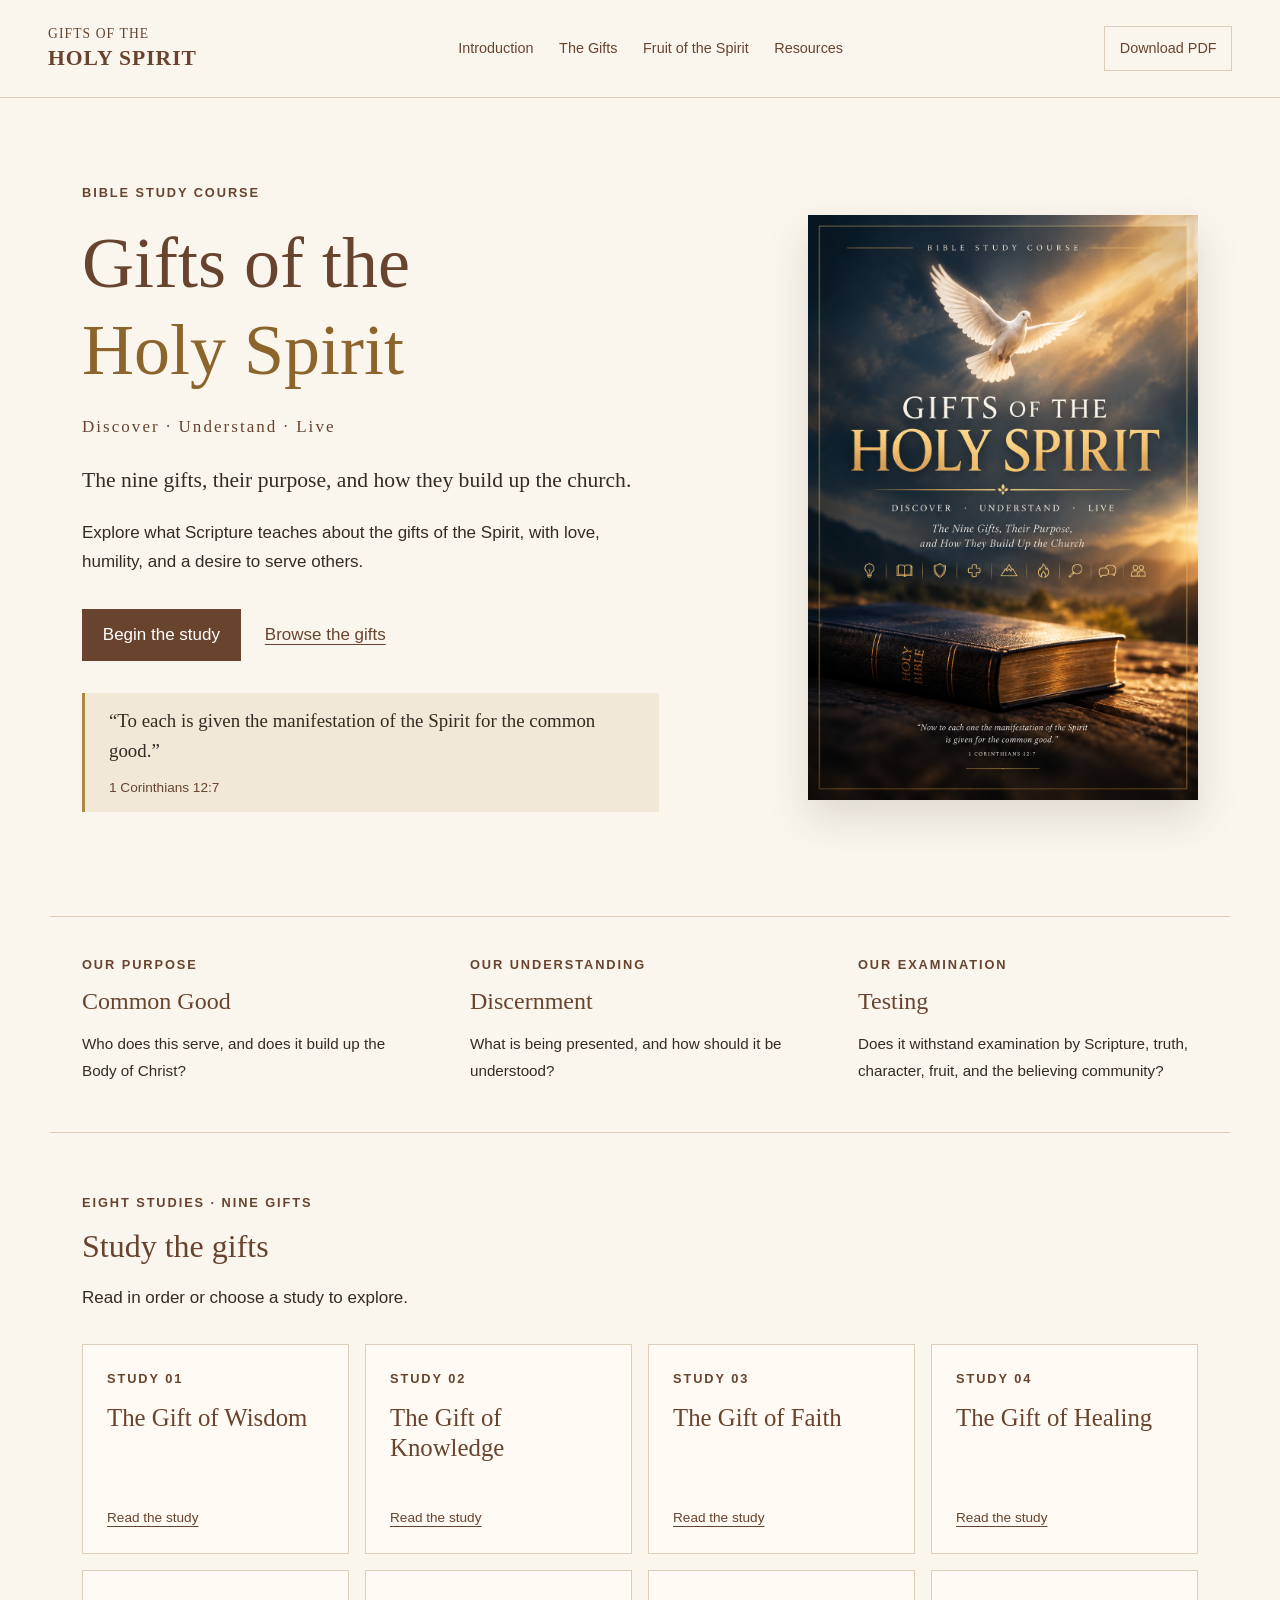
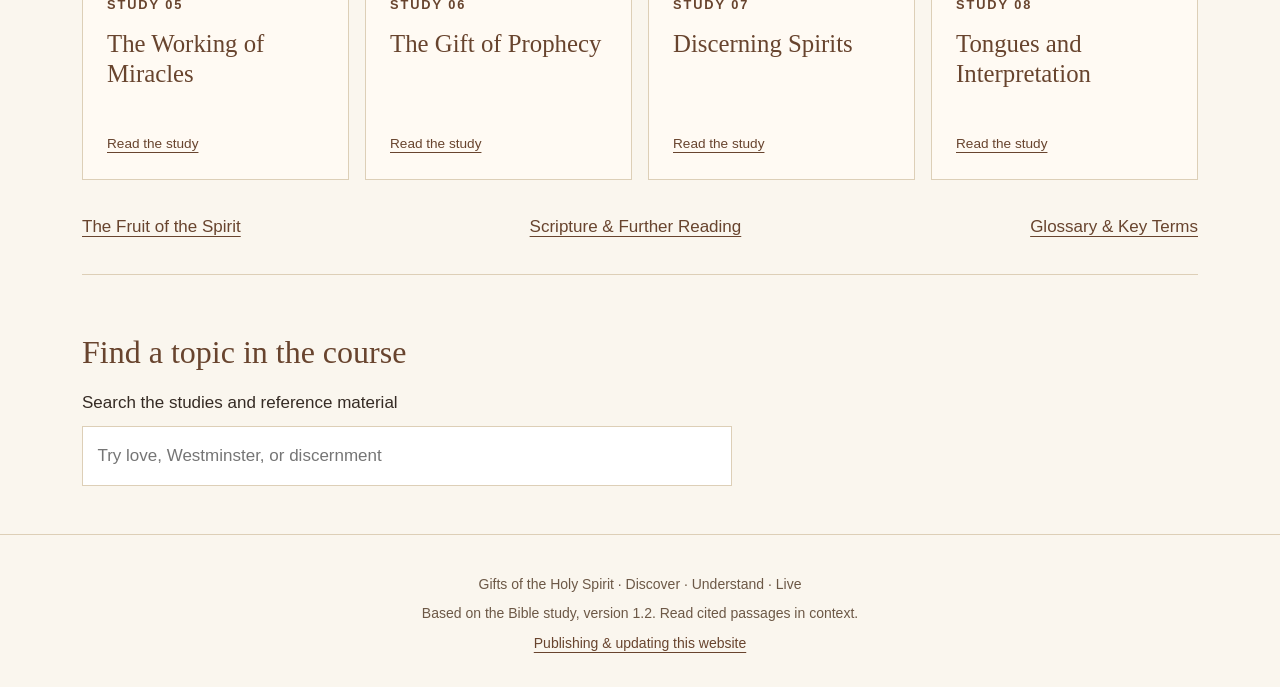
==== index.html @ b9bb838a "Add files via upload" ====
<!doctype html><html lang="en"><head><meta charset="utf-8"><meta name="viewport" content="width=device-width, initial-scale=1"><title>Discover · Understand · Live | Gifts of the Holy Spirit</title><meta name="description" content="A Bible study on spiritual gifts, Scripture, discernment, and service for the common good."><link rel="icon" href="assets/favicon.svg"><link rel="stylesheet" href="assets/style.css"><script src="assets/app.js" defer></script></head><body><a class="skip" href="#main">Skip to content</a><header><a class="brand" href="index.html">GIFTS OF THE<br><strong>HOLY SPIRIT</strong></a><nav aria-label="Main navigation"><a href="introduction.html">Introduction</a><a href="index.html#studies">The Gifts</a><a href="fruit.html">Fruit of the Spirit</a><a href="resources.html">Resources</a></nav><a class="download" href="gifts-of-the-holy-spirit.pdf" download>Download PDF</a></header><main id="main"><section class="hero"><div><p class="eyebrow">BIBLE STUDY COURSE</p><h1>Gifts of the<br><em>Holy Spirit</em></h1><p class="tagline">Discover · Understand · Live</p><p class="lead">The nine gifts, their purpose, and how they build up the church.</p><p>Explore what Scripture teaches about the gifts of the Spirit, with love, humility, and a desire to serve others.</p><div class="actions"><a class="button" href="introduction.html">Begin the study</a><a href="#studies">Browse the gifts</a></div><blockquote>“To each is given the manifestation of the Spirit for the common good.”<cite>1 Corinthians 12:7</cite></blockquote></div><img src="assets/cover.png" alt="Original Gifts of the Holy Spirit Bible study cover, showing a dove in golden light above an open Bible"></section><section class="principles"><div><span class="eyebrow">OUR PURPOSE</span><h2>Common Good</h2><p>Who does this serve, and does it build up the Body of Christ?</p></div><div><span class="eyebrow">OUR UNDERSTANDING</span><h2>Discernment</h2><p>What is being presented, and how should it be understood?</p></div><div><span class="eyebrow">OUR EXAMINATION</span><h2>Testing</h2><p>Does it withstand examination by Scripture, truth, character, fruit, and the believing community?</p></div></section><section class="course" id="studies"><p class="eyebrow">EIGHT STUDIES · NINE GIFTS</p><h2>Study the gifts</h2><p>Read in order or choose a study to explore.</p><div class="cards"><a class="study-card" href="wisdom.html"><span class="eyebrow">STUDY 01</span><h3>The Gift of Wisdom</h3><span>Read the study</span></a><a class="study-card" href="knowledge.html"><span class="eyebrow">STUDY 02</span><h3>The Gift of Knowledge</h3><span>Read the study</span></a><a class="study-card" href="faith.html"><span class="eyebrow">STUDY 03</span><h3>The Gift of Faith</h3><span>Read the study</span></a><a class="study-card" href="healing.html"><span class="eyebrow">STUDY 04</span><h3>The Gift of Healing</h3><span>Read the study</span></a><a class="study-card" href="miracles.html"><span class="eyebrow">STUDY 05</span><h3>The Working of Miracles</h3><span>Read the study</span></a><a class="study-card" href="prophecy.html"><span class="eyebrow">STUDY 06</span><h3>The Gift of Prophecy</h3><span>Read the study</span></a><a class="study-card" href="discernment.html"><span class="eyebrow">STUDY 07</span><h3>Discerning Spirits</h3><span>Read the study</span></a><a class="study-card" href="tongues.html"><span class="eyebrow">STUDY 08</span><h3>Tongues and Interpretation</h3><span>Read the study</span></a></div><div class="reference-links"><a href="fruit.html">The Fruit of the Spirit</a><a href="resources.html">Scripture & Further Reading</a><a href="glossary.html">Glossary & Key Terms</a></div></section><section class="search-section"><h2>Find a topic in the course</h2><label for="search">Search the studies and reference material</label><input id="search" type="search" placeholder="Try love, Westminster, or discernment"><div id="results" aria-live="polite"></div><noscript>Use the course contents above to browse the studies.</noscript></section></main><script src="assets/search-index.js"></script><footer><p>Gifts of the Holy Spirit · Discover · Understand · Live</p><p>Based on the Bible study, version 1.2. Read cited passages in context.</p><a href="publishing.html">Publishing & updating this website</a></footer></body></html>
---- assets/style.css ----
:root{--paper:#faf6ee;--ink:#352b24;--brown:#68442e;--gold:#ae8745;--line:#ddcfb7;--soft:#eee4d2}*{box-sizing:border-box}html{scroll-behavior:smooth;scroll-padding-top:2rem}body{margin:0;background:var(--paper);color:var(--ink);font:1.0625rem/1.75 Arial,Helvetica,sans-serif}a{color:var(--brown);text-underline-offset:4px}a:hover{color:#875e26}a:focus-visible,button:focus-visible,input:focus-visible,summary:focus-visible{outline:3px solid #957030;outline-offset:4px}.skip{position:absolute;top:-100px;background:white;padding:1rem;z-index:20}.skip:focus{top:0}header{max-width:1280px;margin:auto;padding:1.5rem 3rem;display:flex;align-items:center;gap:2rem;border-bottom:1px solid var(--line)}.brand{font-family:Georgia,serif;font-size:.85rem;line-height:1.4;letter-spacing:.08em;text-decoration:none;white-space:nowrap}.brand strong{font-size:1.35rem;letter-spacing:.045em}header nav{display:flex;gap:1.6rem;flex:1;justify-content:center;font-size:.9rem}header nav a{text-decoration:none}.download{font-size:.9rem;border:1px solid var(--line);padding:.55rem .9rem;text-decoration:none}.hero{max-width:1180px;padding:4.5rem 2rem;margin:auto;display:grid;grid-template-columns:1.3fr 1fr;gap:6rem;align-items:center}.hero>img{width:100%;max-width:390px;justify-self:end;box-shadow:0 18px 40px #382a1b25}.eyebrow{font-size:.8rem;letter-spacing:.15em;font-weight:bold;color:var(--brown);line-height:1.6}h1,h2,h3{font-family:Georgia,'Times New Roman',serif;font-weight:normal;color:var(--brown);line-height:1.22}h1{font-size:3.5rem;margin:1rem 0}h1 em{font-style:normal;color:#8c652d}h2{font-size:2rem;margin:2.8rem 0 1rem}h3{font-size:1.55rem}.hero h1{font-size:4.5rem}.tagline{letter-spacing:.12em;color:var(--brown);font-family:Georgia,serif}.lead{font-size:1.35rem;font-family:Georgia,serif;line-height:1.5}.actions{display:flex;align-items:center;gap:1.5rem;margin:2rem 0}.button{display:inline-block;background:var(--brown);color:#fff;padding:.7rem 1.3rem;text-decoration:none}.button:hover{background:#4f3222;color:white}blockquote{border-left:3px solid var(--gold);padding:.8rem 1.5rem;margin:2rem 0;background:#f1e8d8;font-family:Georgia,serif;font-size:1.18rem;line-height:1.6}cite{display:block;font: .85rem/1.6 Arial,sans-serif;margin-top:.7rem;color:var(--brown)}.principles{max-width:1180px;margin:auto;display:grid;grid-template-columns:repeat(3,1fr);border-top:1px solid var(--line);border-bottom:1px solid var(--line);padding:2rem;gap:3rem}.principles h2{font-size:1.5rem;margin:.5rem 0}.principles p{font-size:.95rem}.course,.search-section{max-width:1180px;padding:3rem 2rem;margin:auto}.course h2,.search-section h2{margin:.6rem 0 1rem}.cards{display:grid;grid-template-columns:repeat(4,1fr);gap:1rem;margin-top:2rem}.study-card{border:1px solid var(--line);padding:1.5rem;text-decoration:none;display:flex;flex-direction:column;background:#fffaf3;min-height:210px;transition:background .15s}.study-card:hover{background:var(--soft)}.study-card h3{flex:1;margin:.8rem 0 1.5rem}.study-card>span:last-child{font-size:.85rem;text-decoration:underline}.reference-links{display:flex;justify-content:space-between;gap:1rem;margin-top:2rem;border-bottom:1px solid var(--line);padding-bottom:2rem}.search-section{padding-top:0}.search-section label{display:block;margin-bottom:.5rem}input{width:100%;max-width:650px;background:#fff;border:1px solid var(--line);padding:.9rem;font:inherit;color:var(--ink)}#results a{display:block;padding:.8rem 0;border-bottom:1px solid var(--line)}#results small{display:block;color:var(--ink);font-size:.9rem}.reader{max-width:1240px;margin:0 auto;display:grid;grid-template-columns:265px minmax(0,1fr);gap:3rem;padding:3rem 2rem 5rem}.reader aside{font-size:.875rem;align-self:start;position:sticky;top:1.5rem;max-height:90vh;overflow:auto}.reader aside a{display:block;padding:.45rem .6rem;text-decoration:none}.reader aside a[aria-current]{background:var(--soft);border-left:2px solid var(--gold);font-weight:bold}summary{cursor:pointer;font-weight:bold;padding:.8rem .6rem;border-bottom:1px solid var(--line)}details+details{margin-top:1.5rem}article{min-width:0;max-width:810px;background:#fffcf7;padding:2.5rem 3rem;border:1px solid var(--line)}article h1{font-size:2.8rem}article h2{font-size:1.55rem;border-top:1px solid var(--line);padding-top:1.5rem}article p{margin:1rem 0}.tools{float:right}button{font:inherit;font-size:.875rem;color:var(--brown);background:transparent;border:1px solid var(--line);padding:.5rem .8rem;cursor:pointer}.table-wrap{overflow-x:auto;margin:1.5rem 0;border:1px solid var(--line)}table{border-collapse:collapse;min-width:480px;width:100%;font-size:.95rem;line-height:1.55}th{text-align:left;background:var(--brown);color:#fff;font-weight:normal}td,th{padding:.85rem 1rem;vertical-align:top;border-bottom:1px solid var(--line)}tbody tr:nth-child(even){background:#f4ecdf}figure{margin:1.7rem 0}figure img{width:100%;height:auto}figcaption,.caption{font-size:.85rem;color:#6c5846}.next-prev{display:flex;justify-content:space-between;gap:1.5rem;border-top:1px solid var(--line);margin-top:3rem;padding-top:1.5rem;font-size:.9rem}footer{border-top:1px solid var(--line);text-align:center;padding:2rem;font-size:.875rem;color:#6c5846}footer p{margin:.3rem 0}.instructions{max-width:850px;margin:3rem auto;padding:2rem}.instructions li{margin:1rem 0}code{font-size:.95em;overflow-wrap:anywhere}@media(max-width:1000px){header{padding:1.2rem 1.5rem;flex-wrap:wrap}header nav{order:3;flex-basis:100%;justify-content:flex-start;flex-wrap:wrap}.download{margin-left:auto}.hero{gap:2.5rem}.hero h1{font-size:3.5rem}.cards{grid-template-columns:repeat(2,1fr)}.reader{gap:1.5rem;grid-template-columns:220px minmax(0,1fr)}article{padding:1.5rem}.principles{gap:1.5rem}}@media(max-width:700px){body{font-size:1rem}header nav{gap:.8rem 1.2rem}.hero{grid-template-columns:1fr;padding:2.5rem 1.5rem}.hero h1{font-size:3rem}.hero>img{max-width:260px;justify-self:center}.principles{grid-template-columns:1fr;padding:1.5rem;gap:.5rem}.cards{grid-template-columns:1fr 1fr;gap:.75rem}.study-card{padding:1rem;min-height:190px}.study-card h3{font-size:1.3rem}.course,.search-section{padding:2rem 1.5rem}.reference-links{flex-direction:column}.reader{display:block;padding:1.5rem 1rem}.reader aside{position:static;max-height:none;margin-bottom:1.5rem}.reader aside details{background:var(--soft)}.reader aside details+details{margin-top:.5rem}article{padding:1.25rem}article h1{font-size:2.2rem}.tools{float:none;margin-bottom:1rem}.next-prev{flex-direction:column}.instructions{padding:1.5rem;margin:1rem auto}}@media print{header,footer,aside,.tools,.next-prev,.search-section{display:none!important}.reader{display:block;padding:0}article{border:0;max-width:none;padding:0}body{background:white;color:black;font-size:11pt}h2{break-after:avoid}table,figure{break-inside:avoid}a{color:black}blockquote{background:transparent}}
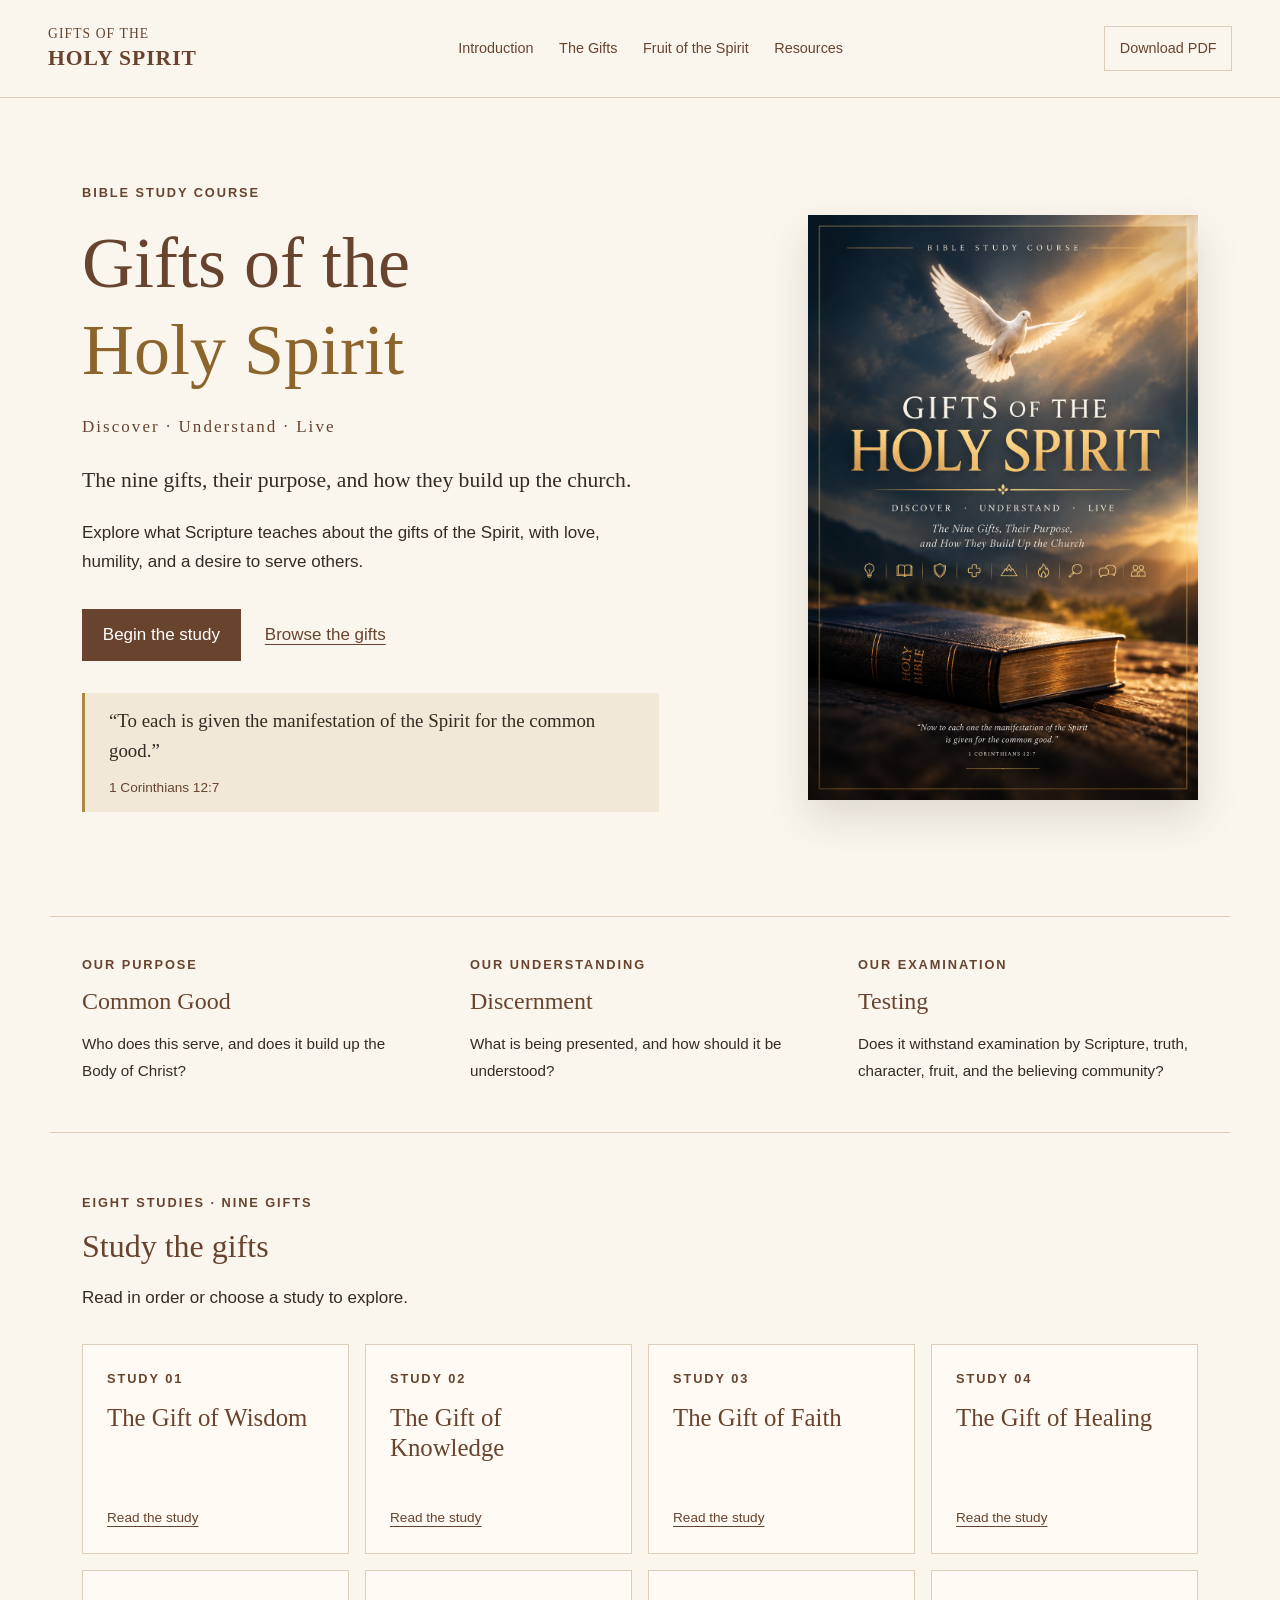
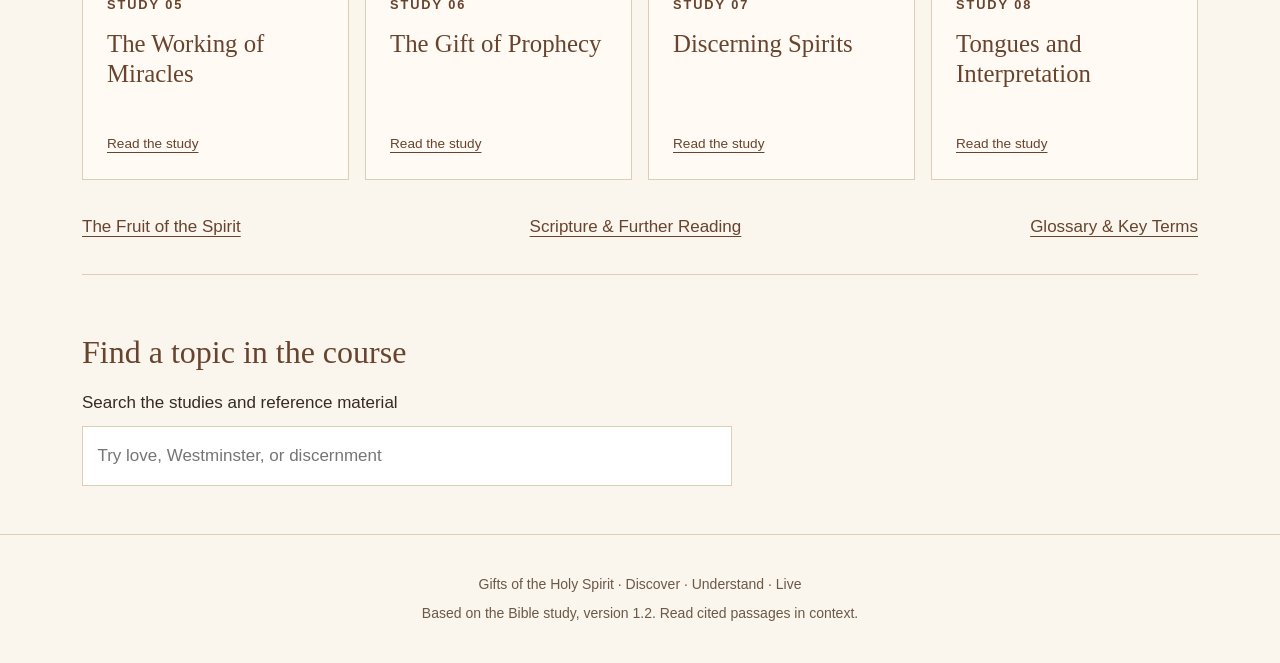
==== commit f5284066: "Update index.html" ====
--- a/index.html
+++ b/index.html
@@ -1 +1 @@
-<!doctype html><html lang="en"><head><meta charset="utf-8"><meta name="viewport" content="width=device-width, initial-scale=1"><title>Discover · Understand · Live | Gifts of the Holy Spirit</title><meta name="description" content="A Bible study on spiritual gifts, Scripture, discernment, and service for the common good."><link rel="icon" href="assets/favicon.svg"><link rel="stylesheet" href="assets/style.css"><script src="assets/app.js" defer></script></head><body><a class="skip" href="#main">Skip to content</a><header><a class="brand" href="index.html">GIFTS OF THE<br><strong>HOLY SPIRIT</strong></a><nav aria-label="Main navigation"><a href="introduction.html">Introduction</a><a href="index.html#studies">The Gifts</a><a href="fruit.html">Fruit of the Spirit</a><a href="resources.html">Resources</a></nav><a class="download" href="gifts-of-the-holy-spirit.pdf" download>Download PDF</a></header><main id="main"><section class="hero"><div><p class="eyebrow">BIBLE STUDY COURSE</p><h1>Gifts of the<br><em>Holy Spirit</em></h1><p class="tagline">Discover · Understand · Live</p><p class="lead">The nine gifts, their purpose, and how they build up the church.</p><p>Explore what Scripture teaches about the gifts of the Spirit, with love, humility, and a desire to serve others.</p><div class="actions"><a class="button" href="introduction.html">Begin the study</a><a href="#studies">Browse the gifts</a></div><blockquote>“To each is given the manifestation of the Spirit for the common good.”<cite>1 Corinthians 12:7</cite></blockquote></div><img src="assets/cover.png" alt="Original Gifts of the Holy Spirit Bible study cover, showing a dove in golden light above an open Bible"></section><section class="principles"><div><span class="eyebrow">OUR PURPOSE</span><h2>Common Good</h2><p>Who does this serve, and does it build up the Body of Christ?</p></div><div><span class="eyebrow">OUR UNDERSTANDING</span><h2>Discernment</h2><p>What is being presented, and how should it be understood?</p></div><div><span class="eyebrow">OUR EXAMINATION</span><h2>Testing</h2><p>Does it withstand examination by Scripture, truth, character, fruit, and the believing community?</p></div></section><section class="course" id="studies"><p class="eyebrow">EIGHT STUDIES · NINE GIFTS</p><h2>Study the gifts</h2><p>Read in order or choose a study to explore.</p><div class="cards"><a class="study-card" href="wisdom.html"><span class="eyebrow">STUDY 01</span><h3>The Gift of Wisdom</h3><span>Read the study</span></a><a class="study-card" href="knowledge.html"><span class="eyebrow">STUDY 02</span><h3>The Gift of Knowledge</h3><span>Read the study</span></a><a class="study-card" href="faith.html"><span class="eyebrow">STUDY 03</span><h3>The Gift of Faith</h3><span>Read the study</span></a><a class="study-card" href="healing.html"><span class="eyebrow">STUDY 04</span><h3>The Gift of Healing</h3><span>Read the study</span></a><a class="study-card" href="miracles.html"><span class="eyebrow">STUDY 05</span><h3>The Working of Miracles</h3><span>Read the study</span></a><a class="study-card" href="prophecy.html"><span class="eyebrow">STUDY 06</span><h3>The Gift of Prophecy</h3><span>Read the study</span></a><a class="study-card" href="discernment.html"><span class="eyebrow">STUDY 07</span><h3>Discerning Spirits</h3><span>Read the study</span></a><a class="study-card" href="tongues.html"><span class="eyebrow">STUDY 08</span><h3>Tongues and Interpretation</h3><span>Read the study</span></a></div><div class="reference-links"><a href="fruit.html">The Fruit of the Spirit</a><a href="resources.html">Scripture & Further Reading</a><a href="glossary.html">Glossary & Key Terms</a></div></section><section class="search-section"><h2>Find a topic in the course</h2><label for="search">Search the studies and reference material</label><input id="search" type="search" placeholder="Try love, Westminster, or discernment"><div id="results" aria-live="polite"></div><noscript>Use the course contents above to browse the studies.</noscript></section></main><script src="assets/search-index.js"></script><footer><p>Gifts of the Holy Spirit · Discover · Understand · Live</p><p>Based on the Bible study, version 1.2. Read cited passages in context.</p><a href="publishing.html">Publishing & updating this website</a></footer></body></html>+<!doctype html><html lang="en"><head><meta charset="utf-8"><meta name="viewport" content="width=device-width, initial-scale=1"><title>Discover · Understand · Live | Gifts of the Holy Spirit</title><meta name="description" content="A Bible study on spiritual gifts, Scripture, discernment, and service for the common good."><link rel="icon" href="assets/favicon.svg"><link rel="stylesheet" href="assets/style.css"><script src="assets/app.js" defer></script></head><body><a class="skip" href="#main">Skip to content</a><header><a class="brand" href="index.html">GIFTS OF THE<br><strong>HOLY SPIRIT</strong></a><nav aria-label="Main navigation"><a href="introduction.html">Introduction</a><a href="index.html#studies">The Gifts</a><a href="fruit.html">Fruit of the Spirit</a><a href="resources.html">Resources</a></nav><a class="download" href="gifts-of-the-holy-spirit.pdf" download>Download PDF</a></header><main id="main"><section class="hero"><div><p class="eyebrow">BIBLE STUDY COURSE</p><h1>Gifts of the<br><em>Holy Spirit</em></h1><p class="tagline">Discover · Understand · Live</p><p class="lead">The nine gifts, their purpose, and how they build up the church.</p><p>Explore what Scripture teaches about the gifts of the Spirit, with love, humility, and a desire to serve others.</p><div class="actions"><a class="button" href="introduction.html">Begin the study</a><a href="#studies">Browse the gifts</a></div><blockquote>“To each is given the manifestation of the Spirit for the common good.”<cite>1 Corinthians 12:7</cite></blockquote></div><img src="assets/cover.png" alt="Original Gifts of the Holy Spirit Bible study cover, showing a dove in golden light above an open Bible"></section><section class="principles"><div><span class="eyebrow">OUR PURPOSE</span><h2>Common Good</h2><p>Who does this serve, and does it build up the Body of Christ?</p></div><div><span class="eyebrow">OUR UNDERSTANDING</span><h2>Discernment</h2><p>What is being presented, and how should it be understood?</p></div><div><span class="eyebrow">OUR EXAMINATION</span><h2>Testing</h2><p>Does it withstand examination by Scripture, truth, character, fruit, and the believing community?</p></div></section><section class="course" id="studies"><p class="eyebrow">EIGHT STUDIES · NINE GIFTS</p><h2>Study the gifts</h2><p>Read in order or choose a study to explore.</p><div class="cards"><a class="study-card" href="wisdom.html"><span class="eyebrow">STUDY 01</span><h3>The Gift of Wisdom</h3><span>Read the study</span></a><a class="study-card" href="knowledge.html"><span class="eyebrow">STUDY 02</span><h3>The Gift of Knowledge</h3><span>Read the study</span></a><a class="study-card" href="faith.html"><span class="eyebrow">STUDY 03</span><h3>The Gift of Faith</h3><span>Read the study</span></a><a class="study-card" href="healing.html"><span class="eyebrow">STUDY 04</span><h3>The Gift of Healing</h3><span>Read the study</span></a><a class="study-card" href="miracles.html"><span class="eyebrow">STUDY 05</span><h3>The Working of Miracles</h3><span>Read the study</span></a><a class="study-card" href="prophecy.html"><span class="eyebrow">STUDY 06</span><h3>The Gift of Prophecy</h3><span>Read the study</span></a><a class="study-card" href="discernment.html"><span class="eyebrow">STUDY 07</span><h3>Discerning Spirits</h3><span>Read the study</span></a><a class="study-card" href="tongues.html"><span class="eyebrow">STUDY 08</span><h3>Tongues and Interpretation</h3><span>Read the study</span></a></div><div class="reference-links"><a href="fruit.html">The Fruit of the Spirit</a><a href="resources.html">Scripture & Further Reading</a><a href="glossary.html">Glossary & Key Terms</a></div></section><section class="search-section"><h2>Find a topic in the course</h2><label for="search">Search the studies and reference material</label><input id="search" type="search" placeholder="Try love, Westminster, or discernment"><div id="results" aria-live="polite"></div><noscript>Use the course contents above to browse the studies.</noscript></section></main><script src="assets/search-index.js"></script><footer><p>Gifts of the Holy Spirit · Discover · Understand · Live</p><p>Based on the Bible study, version 1.2. Read cited passages in context.</p></footer></body></html>
